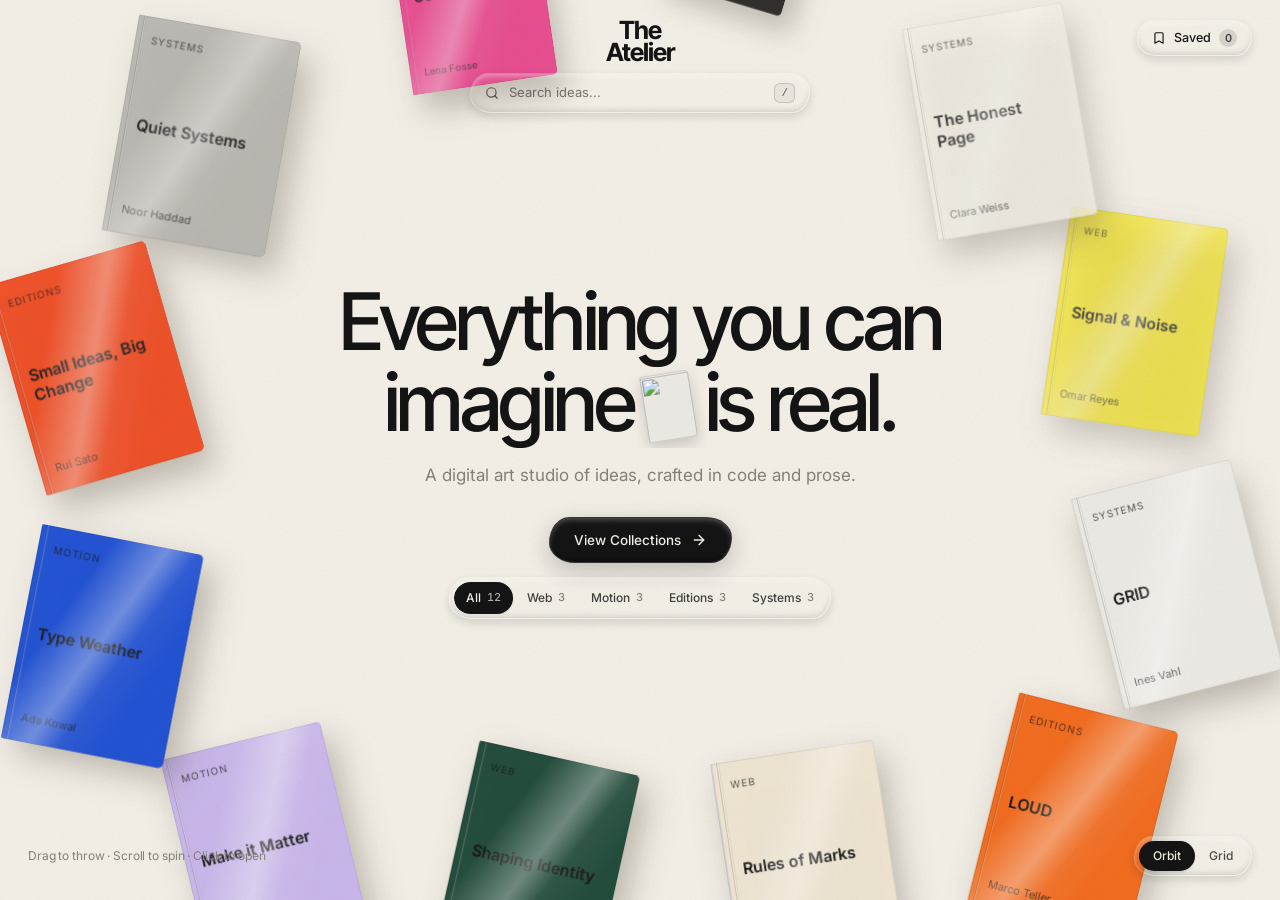
==== docs/index.html @ 9a0609ec "feat: implement article turn animation infrastructure Add `ArticlePhase` state and physics configura" ====
<!doctype html>
<html lang="en">
  <head>
    <meta charset="UTF-8" />
    <meta name="viewport" content="width=device-width, initial-scale=1.0" />
    <title>The Atelier — Digital Studio</title>
    <meta name="description" content="A digital art studio of ideas, crafted in code and prose." />
    <meta property="og:title" content="The Atelier — Digital Studio" />
    <meta property="og:description" content="A digital art studio of ideas, crafted in code and prose." />
    <meta property="og:type" content="website" />
    <meta name="twitter:card" content="summary_large_image" />
    <link rel="preconnect" href="https://fonts.googleapis.com" />
    <link rel="preconnect" href="https://fonts.gstatic.com" crossorigin />
    <link
      href="https://fonts.googleapis.com/css2?family=Inter+Tight:wght@500;600;700&family=Inter:wght@400;500;600&display=swap"
      rel="stylesheet"
    />
    <script type="module" crossorigin src="./assets/index-CplQsVxD.js"></script>
    <link rel="stylesheet" crossorigin href="./assets/index-lZAmBrCE.css">
  </head>
  <body>
    <div id="root"></div>
  </body>
</html>
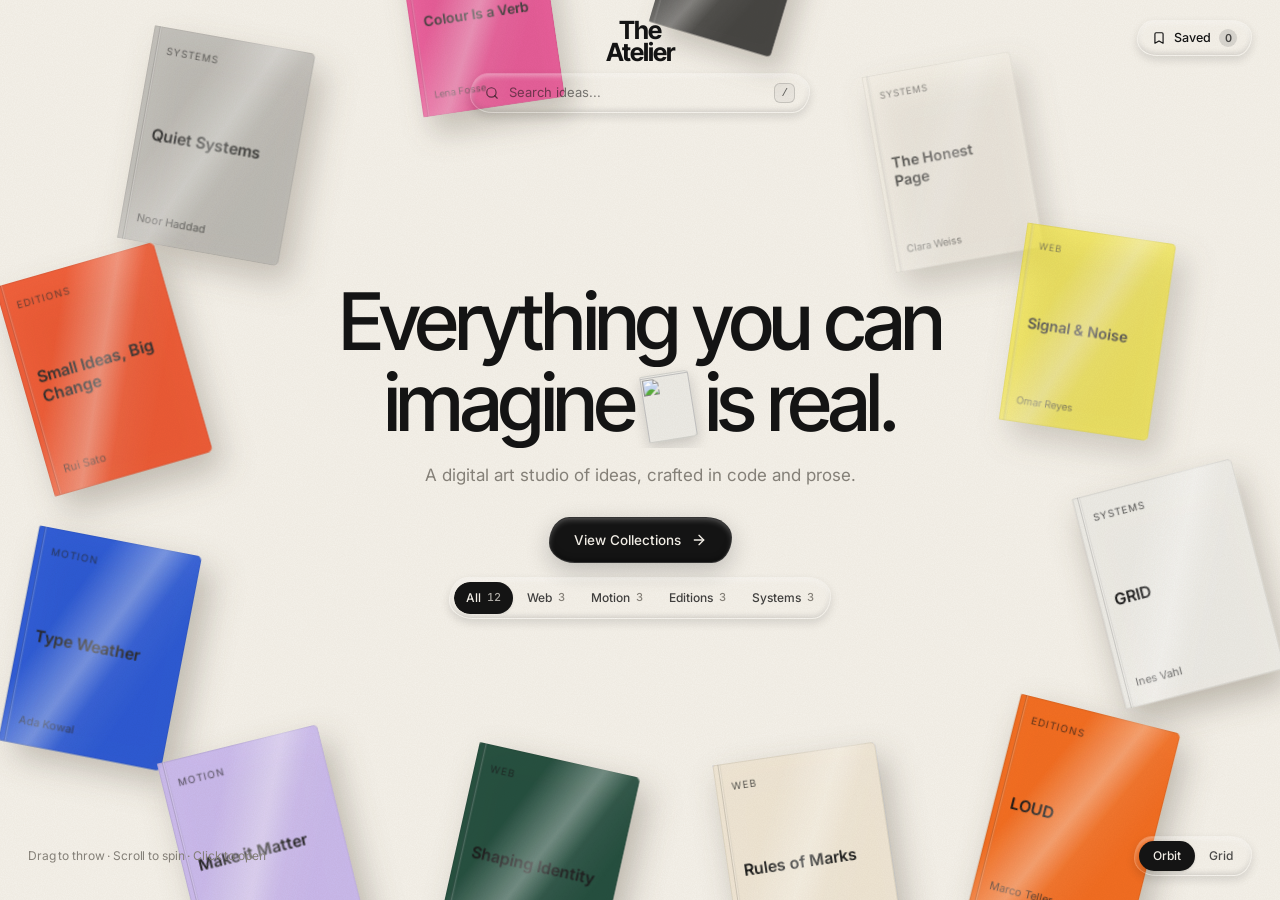
==== commit a9b646e5: "feat: implement GridArticlePageTop component Refactor the GRID article layout into a shared componen" ====
--- a/docs/index.html
+++ b/docs/index.html
@@ -15,8 +15,8 @@
       href="https://fonts.googleapis.com/css2?family=Inter+Tight:wght@500;600;700&family=Inter:wght@400;500;600&display=swap"
       rel="stylesheet"
     />
-    <script type="module" crossorigin src="./assets/index-CplQsVxD.js"></script>
-    <link rel="stylesheet" crossorigin href="./assets/index-lZAmBrCE.css">
+    <script type="module" crossorigin src="./assets/index-DFG3EEXd.js"></script>
+    <link rel="stylesheet" crossorigin href="./assets/index-C33R6-0F.css">
   </head>
   <body>
     <div id="root"></div>
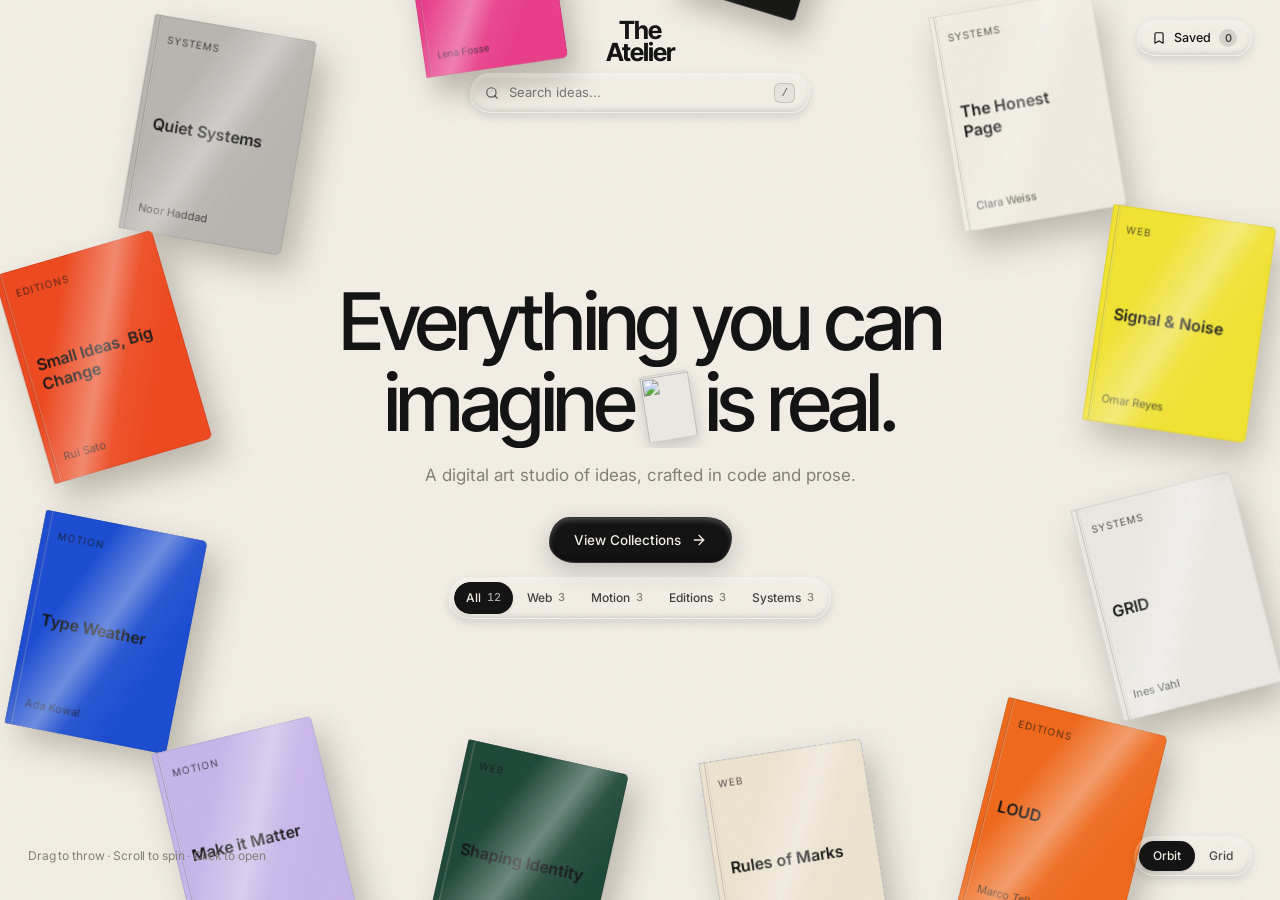
==== commit 9f85107e: "feat(physics): implement article zoom settlement detection - Add `isBookPoseSettled` to `physics.ts`" ====
--- a/docs/index.html
+++ b/docs/index.html
@@ -15,8 +15,8 @@
       href="https://fonts.googleapis.com/css2?family=Inter+Tight:wght@500;600;700&family=Inter:wght@400;500;600&display=swap"
       rel="stylesheet"
     />
-    <script type="module" crossorigin src="./assets/index-DFG3EEXd.js"></script>
-    <link rel="stylesheet" crossorigin href="./assets/index-C33R6-0F.css">
+    <script type="module" crossorigin src="./assets/index-5bL2IsVt.js"></script>
+    <link rel="stylesheet" crossorigin href="./assets/index-9QnbSXND.css">
   </head>
   <body>
     <div id="root"></div>
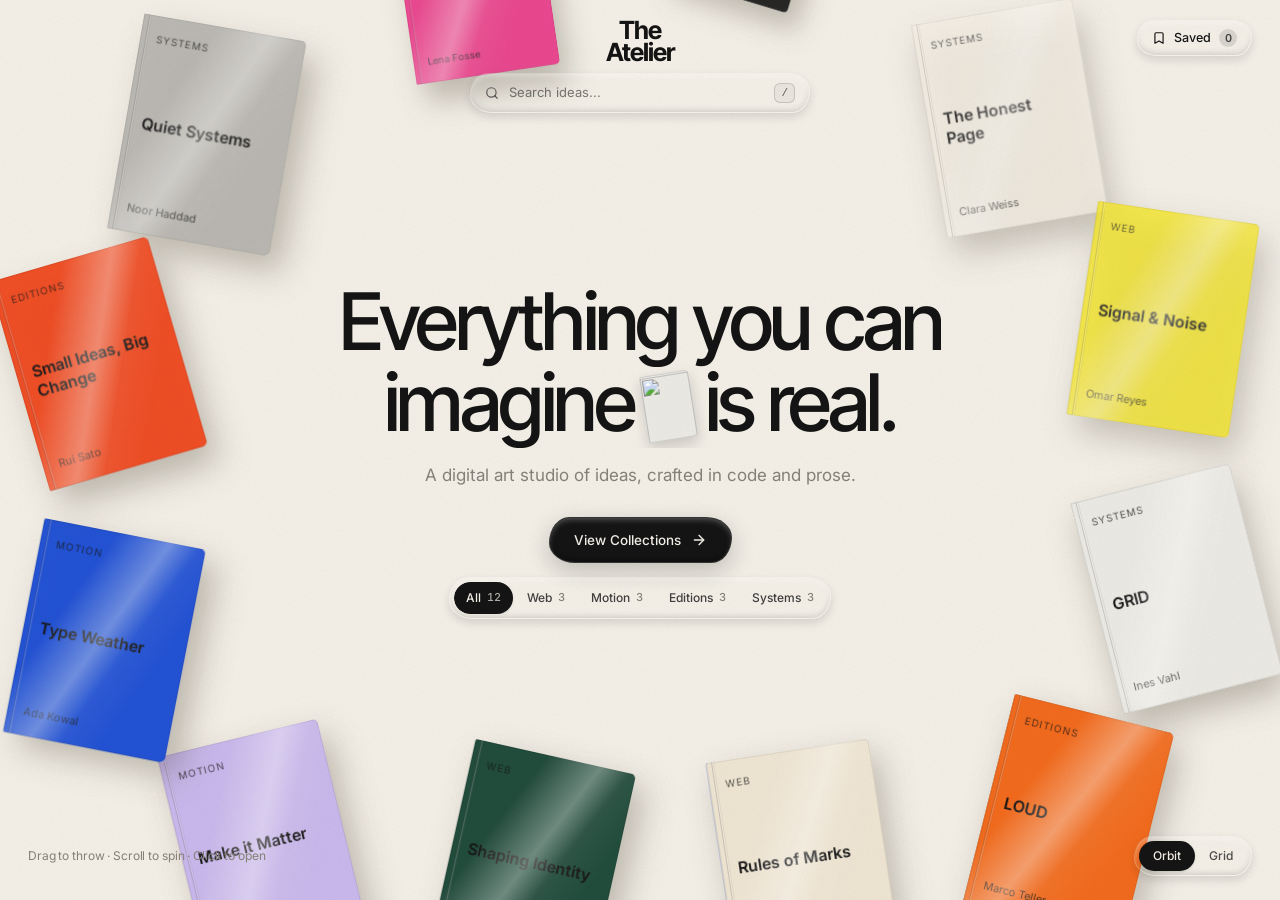
==== commit 31033e78: "feat: enable article views for all books Remove the "GRID" book restriction to allow article interac" ====
--- a/docs/index.html
+++ b/docs/index.html
@@ -15,8 +15,8 @@
       href="https://fonts.googleapis.com/css2?family=Inter+Tight:wght@500;600;700&family=Inter:wght@400;500;600&display=swap"
       rel="stylesheet"
     />
-    <script type="module" crossorigin src="./assets/index-5bL2IsVt.js"></script>
-    <link rel="stylesheet" crossorigin href="./assets/index-9QnbSXND.css">
+    <script type="module" crossorigin src="./assets/index-D4I3ITgA.js"></script>
+    <link rel="stylesheet" crossorigin href="./assets/index-C8vVLPKf.css">
   </head>
   <body>
     <div id="root"></div>
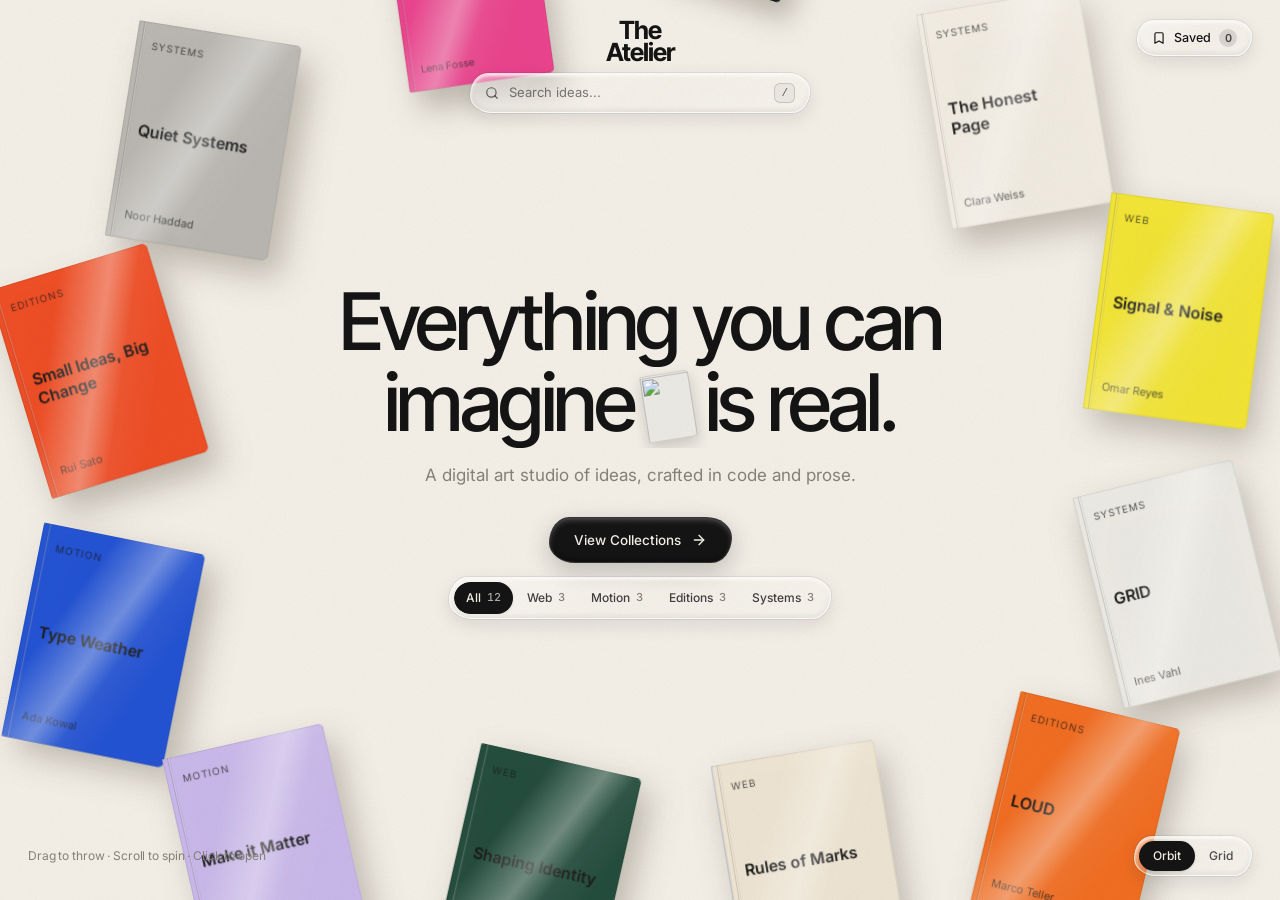
==== commit 111d9e09: "feat: enhance article theme system and UI polish - Integrate dynamic editorial themes via `getBookAr" ====
--- a/docs/index.html
+++ b/docs/index.html
@@ -12,11 +12,11 @@
     <link rel="preconnect" href="https://fonts.googleapis.com" />
     <link rel="preconnect" href="https://fonts.gstatic.com" crossorigin />
     <link
-      href="https://fonts.googleapis.com/css2?family=Inter+Tight:wght@500;600;700&family=Inter:wght@400;500;600&display=swap"
+      href="https://fonts.googleapis.com/css2?family=Bodoni+Moda:opsz,wght@6..96,500;6..96,700&family=Bricolage+Grotesque:wght@500;600;700&family=Cormorant+Garamond:ital,wght@0,500;0,600;1,500&family=DM+Sans:wght@400;500;600&family=Fraunces:opsz,wght@9..144,500;9..144,600;9..144,700&family=IBM+Plex+Mono:wght@400;500&family=Inter+Tight:wght@500;600;700&family=Inter:wght@400;500;600&family=Lora:ital,wght@0,400;0,500;1,400&family=Oswald:wght@500;600;700&family=Playfair+Display:ital,wght@0,500;0,700;1,500&family=Plus+Jakarta+Sans:wght@400;500;600&family=Source+Serif+4:ital,wght@0,400;0,500;1,400&family=Space+Mono:wght@400;700&family=Syne:wght@600;700&display=swap"
       rel="stylesheet"
     />
-    <script type="module" crossorigin src="./assets/index-D4I3ITgA.js"></script>
-    <link rel="stylesheet" crossorigin href="./assets/index-C8vVLPKf.css">
+    <script type="module" crossorigin src="./assets/index-PrPPhMIM.js"></script>
+    <link rel="stylesheet" crossorigin href="./assets/index-BH0LOaqv.css">
   </head>
   <body>
     <div id="root"></div>
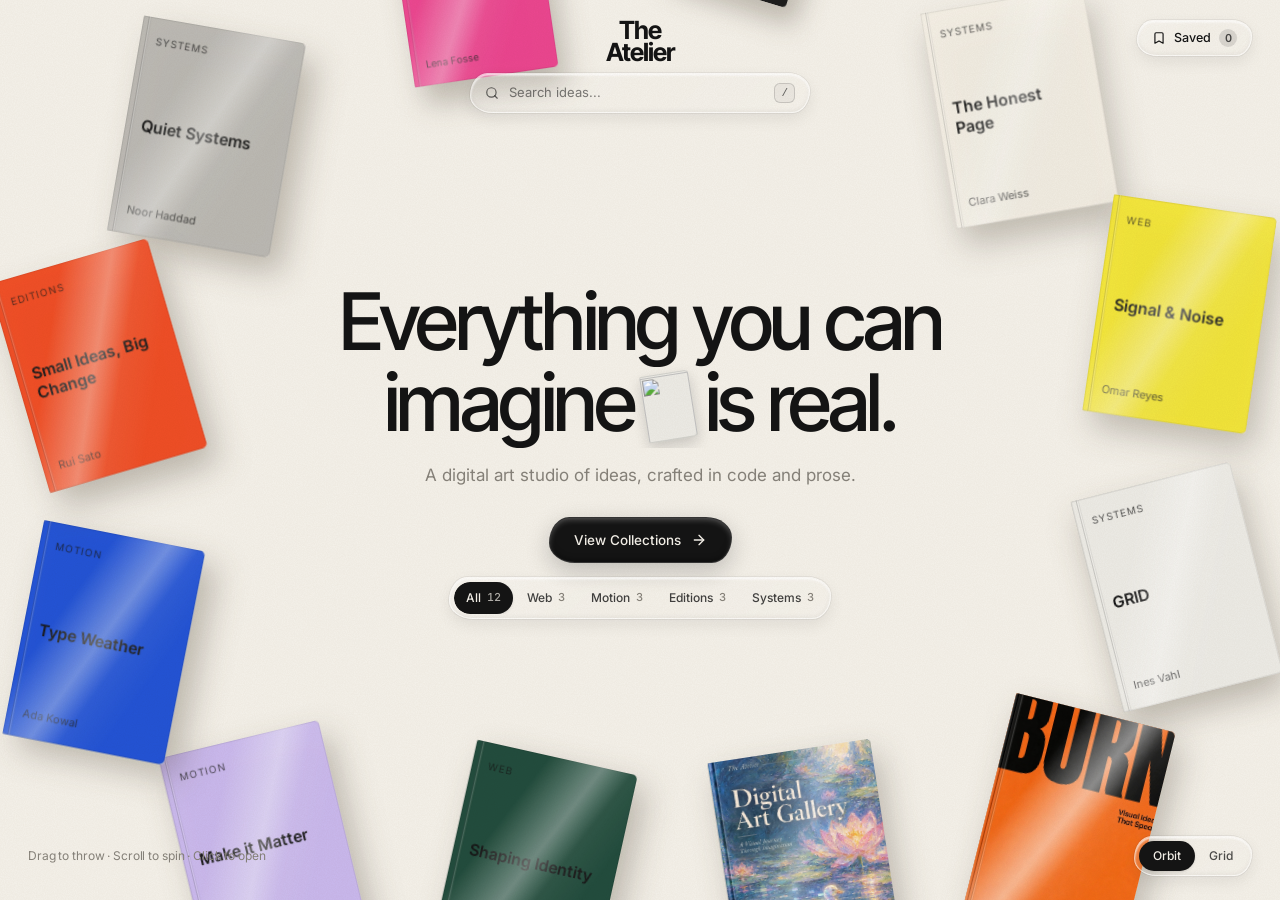
==== commit f390600d: "feat: enhance book data schema and UI aesthetics - Extend Book model with format, series, and previe" ====
--- a/docs/index.html
+++ b/docs/index.html
@@ -15,8 +15,8 @@
       href="https://fonts.googleapis.com/css2?family=Bodoni+Moda:opsz,wght@6..96,500;6..96,700&family=Bricolage+Grotesque:wght@500;600;700&family=Cormorant+Garamond:ital,wght@0,500;0,600;1,500&family=DM+Sans:wght@400;500;600&family=Fraunces:opsz,wght@9..144,500;9..144,600;9..144,700&family=IBM+Plex+Mono:wght@400;500&family=Inter+Tight:wght@500;600;700&family=Inter:wght@400;500;600&family=Lora:ital,wght@0,400;0,500;1,400&family=Oswald:wght@500;600;700&family=Playfair+Display:ital,wght@0,500;0,700;1,500&family=Plus+Jakarta+Sans:wght@400;500;600&family=Source+Serif+4:ital,wght@0,400;0,500;1,400&family=Space+Mono:wght@400;700&family=Syne:wght@600;700&display=swap"
       rel="stylesheet"
     />
-    <script type="module" crossorigin src="./assets/index-PrPPhMIM.js"></script>
-    <link rel="stylesheet" crossorigin href="./assets/index-BH0LOaqv.css">
+    <script type="module" crossorigin src="./assets/index-DLtl4nbq.js"></script>
+    <link rel="stylesheet" crossorigin href="./assets/index-CuqHCzeK.css">
   </head>
   <body>
     <div id="root"></div>
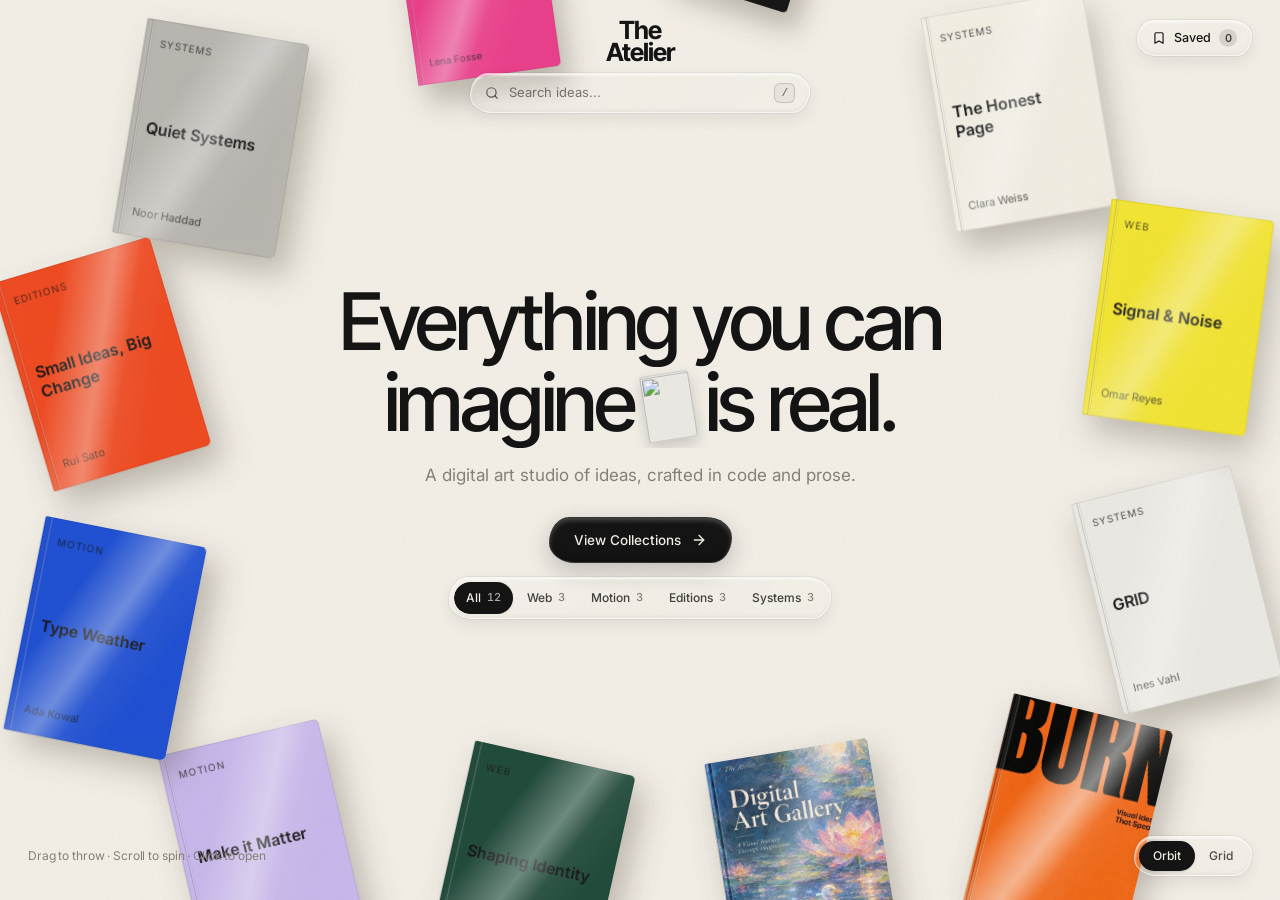
==== commit 497bed9f: "refactor: simplify book series and clean up UI Remove category-based series numbering in favor of a " ====
--- a/docs/index.html
+++ b/docs/index.html
@@ -15,8 +15,8 @@
       href="https://fonts.googleapis.com/css2?family=Bodoni+Moda:opsz,wght@6..96,500;6..96,700&family=Bricolage+Grotesque:wght@500;600;700&family=Cormorant+Garamond:ital,wght@0,500;0,600;1,500&family=DM+Sans:wght@400;500;600&family=Fraunces:opsz,wght@9..144,500;9..144,600;9..144,700&family=IBM+Plex+Mono:wght@400;500&family=Inter+Tight:wght@500;600;700&family=Inter:wght@400;500;600&family=Lora:ital,wght@0,400;0,500;1,400&family=Oswald:wght@500;600;700&family=Playfair+Display:ital,wght@0,500;0,700;1,500&family=Plus+Jakarta+Sans:wght@400;500;600&family=Source+Serif+4:ital,wght@0,400;0,500;1,400&family=Space+Mono:wght@400;700&family=Syne:wght@600;700&display=swap"
       rel="stylesheet"
     />
-    <script type="module" crossorigin src="./assets/index-DLtl4nbq.js"></script>
-    <link rel="stylesheet" crossorigin href="./assets/index-CuqHCzeK.css">
+    <script type="module" crossorigin src="./assets/index-DSexFhQH.js"></script>
+    <link rel="stylesheet" crossorigin href="./assets/index-C3_IJi2J.css">
   </head>
   <body>
     <div id="root"></div>
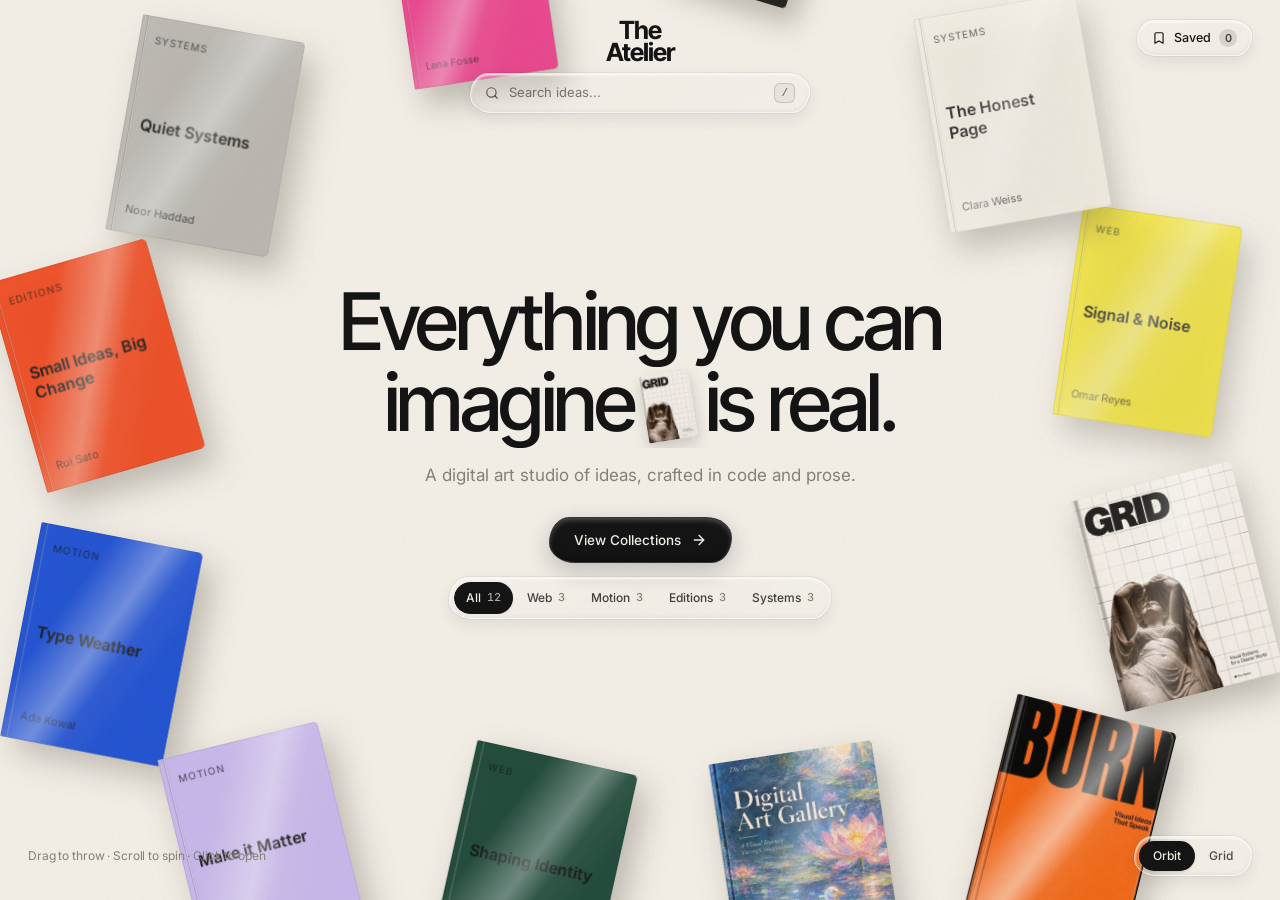
==== commit 2d8c0a7c: "feat(ui): refactor book cover rendering and scaling Introduced `getBookCoverImageStyle` to centraliz" ====
--- a/docs/index.html
+++ b/docs/index.html
@@ -15,8 +15,8 @@
       href="https://fonts.googleapis.com/css2?family=Bodoni+Moda:opsz,wght@6..96,500;6..96,700&family=Bricolage+Grotesque:wght@500;600;700&family=Cormorant+Garamond:ital,wght@0,500;0,600;1,500&family=DM+Sans:wght@400;500;600&family=Fraunces:opsz,wght@9..144,500;9..144,600;9..144,700&family=IBM+Plex+Mono:wght@400;500&family=Inter+Tight:wght@500;600;700&family=Inter:wght@400;500;600&family=Lora:ital,wght@0,400;0,500;1,400&family=Oswald:wght@500;600;700&family=Playfair+Display:ital,wght@0,500;0,700;1,500&family=Plus+Jakarta+Sans:wght@400;500;600&family=Source+Serif+4:ital,wght@0,400;0,500;1,400&family=Space+Mono:wght@400;700&family=Syne:wght@600;700&display=swap"
       rel="stylesheet"
     />
-    <script type="module" crossorigin src="./assets/index-DSexFhQH.js"></script>
-    <link rel="stylesheet" crossorigin href="./assets/index-C3_IJi2J.css">
+    <script type="module" crossorigin src="./assets/index-Um-8glql.js"></script>
+    <link rel="stylesheet" crossorigin href="./assets/index-DsmE0MRh.css">
   </head>
   <body>
     <div id="root"></div>
